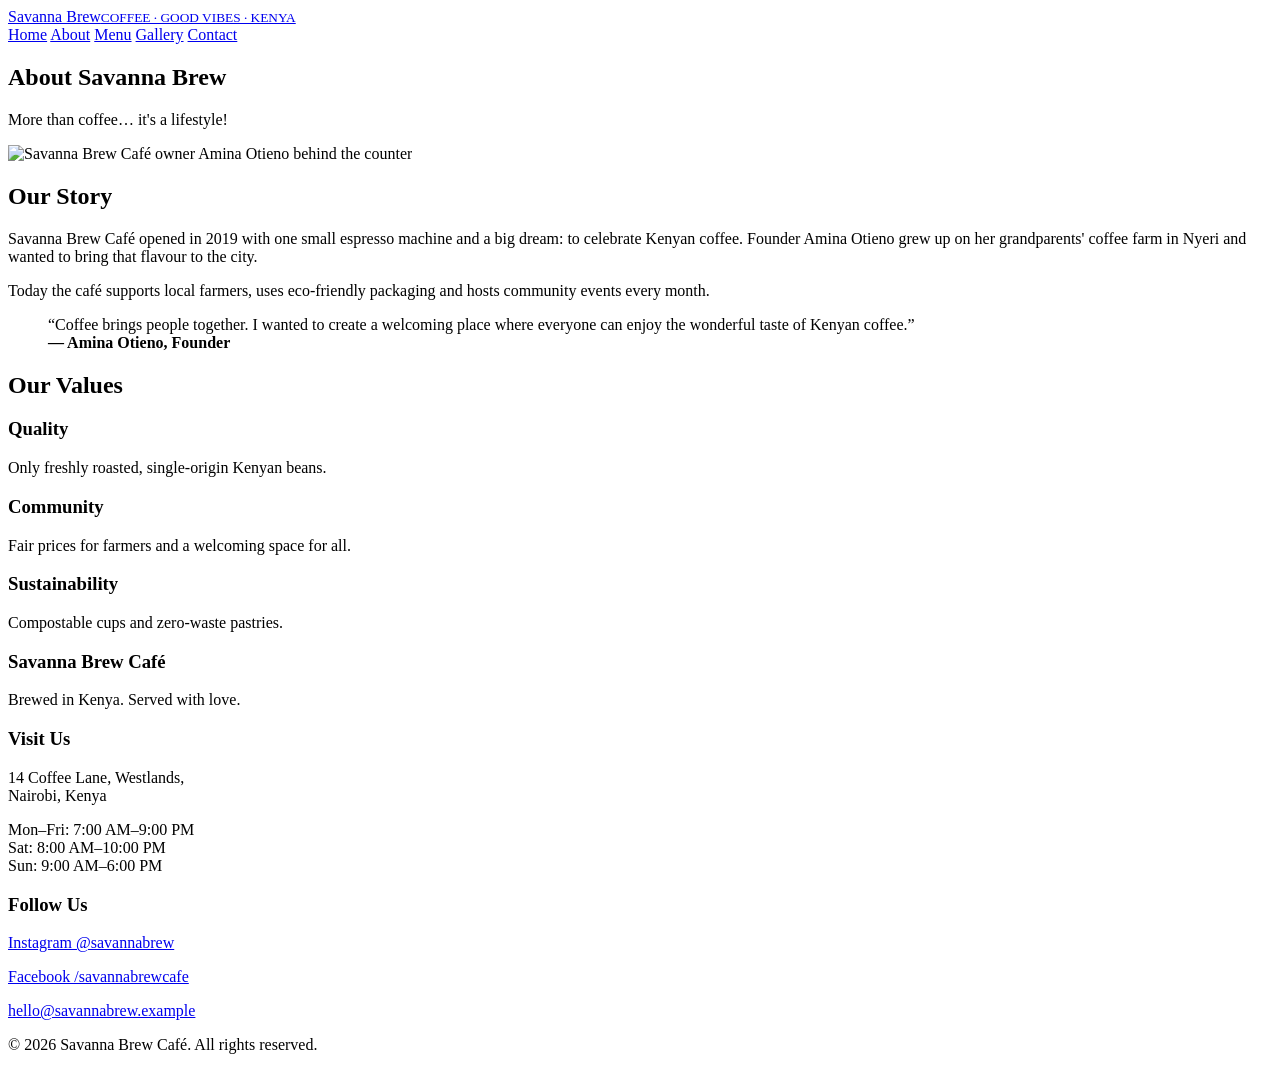
==== about.html @ 3cd4dae1 "Add files via upload" ====
<!DOCTYPE html>
<html lang="en">
<head>
  <meta charset="UTF-8">
  <meta name="viewport" content="width=device-width, initial-scale=1.0">
  <meta name="description" content="Savanna Brew Café — Kenyan coffee, fresh pastries and warm hospitality in Westlands, Nairobi.">
  <title>About Us | Savanna Brew Café</title>
  <link rel="preconnect" href="https://fonts.googleapis.com">
  <link rel="preconnect" href="https://fonts.gstatic.com" crossorigin>
  <link href="https://fonts.googleapis.com/css2?family=Open+Sans:wght@400;600;700&family=Playfair+Display:wght@600;700&display=swap" rel="stylesheet">
  <link rel="stylesheet" href="css/style.css">
</head>
<body>
<header class="site-header">
  <div class="header-inner">
    <a class="logo" href="index.html" aria-label="Savanna Brew Café home">
      <img src="images/logo.png" alt="Savanna Brew Café logo" onerror="this.style.display='none'">
      <span class="logo-text">Savanna Brew<small>COFFEE · GOOD VIBES · KENYA</small></span>
    </a>
    <nav class="main-nav" aria-label="Main navigation">
      <a href="index.html">Home</a>
<a href="about.html" class="active" aria-current="page">About</a>
<a href="menu.html">Menu</a>
<a href="gallery.html">Gallery</a>
<a href="contact.html">Contact</a>
    </nav>
  </div>
</header>

<main>
  <section class="page-banner"><div><h1>About Savanna Brew</h1><p>More than coffee… it's a lifestyle!</p></div></section>
  <section class="container">
    <div class="two-column">
      <img class="owner-photo" src="images/about-owner.jpg" alt="Savanna Brew Café owner Amina Otieno behind the counter">
      <article>
        <h2>Our Story</h2>
        <p>Savanna Brew Café opened in 2019 with one small espresso machine and a big dream: to celebrate Kenyan coffee. Founder Amina Otieno grew up on her grandparents' coffee farm in Nyeri and wanted to bring that flavour to the city.</p>
        <p>Today the café supports local farmers, uses eco-friendly packaging and hosts community events every month.</p>
        <blockquote>“Coffee brings people together. I wanted to create a welcoming place where everyone can enjoy the wonderful taste of Kenyan coffee.”<br><strong>— Amina Otieno, Founder</strong></blockquote>
      </article>
    </div>
    <section>
      <h2 class="section-title">Our Values</h2>
      <div class="values">
        <article class="value-card"><h3>Quality</h3><p>Only freshly roasted, single-origin Kenyan beans.</p></article>
        <article class="value-card"><h3>Community</h3><p>Fair prices for farmers and a welcoming space for all.</p></article>
        <article class="value-card"><h3>Sustainability</h3><p>Compostable cups and zero-waste pastries.</p></article>
      </div>
    </section>
  </section>
</main>

<footer class="site-footer">
  <div class="footer-inner">
    <section><h3>Savanna Brew Café</h3><p>Brewed in Kenya. Served with love.</p></section>
    <section><h3>Visit Us</h3><p>14 Coffee Lane, Westlands,<br>Nairobi, Kenya</p><p>Mon–Fri: 7:00 AM–9:00 PM<br>Sat: 8:00 AM–10:00 PM<br>Sun: 9:00 AM–6:00 PM</p></section>
    <section><h3>Follow Us</h3><p><a href="https://www.instagram.com/" target="_blank" rel="noopener">Instagram @savannabrew</a></p><p><a href="https://www.facebook.com/" target="_blank" rel="noopener">Facebook /savannabrewcafe</a></p><p><a href="mailto:hello@savannabrew.example">hello@savannabrew.example</a></p></section>
  </div>
  <p class="copyright">© 2026 Savanna Brew Café. All rights reserved.</p>
</footer>
</body>
</html>
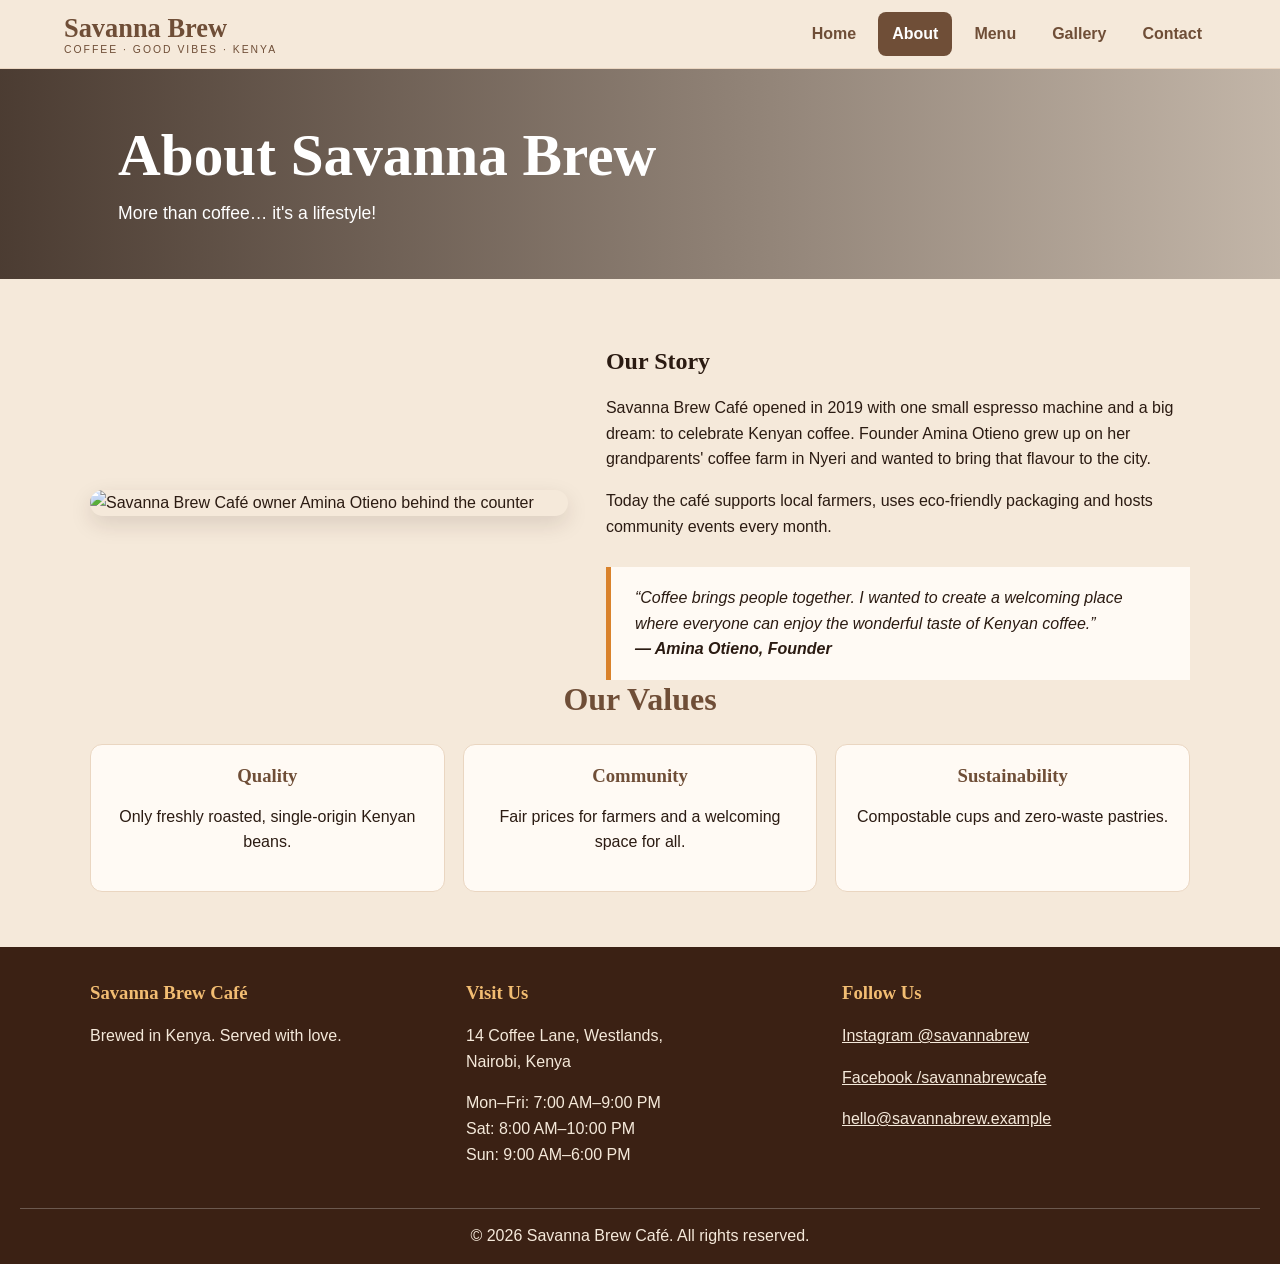
==== commit 731dcb5e: "Update image paths in about.html" ====
--- a/about.html
+++ b/about.html
@@ -14,7 +14,7 @@
 <header class="site-header">
   <div class="header-inner">
     <a class="logo" href="index.html" aria-label="Savanna Brew Café home">
-      <img src="images/logo.png" alt="Savanna Brew Café logo" onerror="this.style.display='none'">
+      <img src="image/logo.png" alt="Savanna Brew Café logo" onerror="this.style.display='none'">
       <span class="logo-text">Savanna Brew<small>COFFEE · GOOD VIBES · KENYA</small></span>
     </a>
     <nav class="main-nav" aria-label="Main navigation">
@@ -31,7 +31,7 @@
   <section class="page-banner"><div><h1>About Savanna Brew</h1><p>More than coffee… it's a lifestyle!</p></div></section>
   <section class="container">
     <div class="two-column">
-      <img class="owner-photo" src="images/about-owner.jpg" alt="Savanna Brew Café owner Amina Otieno behind the counter">
+      <img class="owner-photo" src="image/founder protrait.jpg" alt="Savanna Brew Café owner Amina Otieno behind the counter">
       <article>
         <h2>Our Story</h2>
         <p>Savanna Brew Café opened in 2019 with one small espresso machine and a big dream: to celebrate Kenyan coffee. Founder Amina Otieno grew up on her grandparents' coffee farm in Nyeri and wanted to bring that flavour to the city.</p>
@@ -59,4 +59,4 @@
   <p class="copyright">© 2026 Savanna Brew Café. All rights reserved.</p>
 </footer>
 </body>
-</html>+</html>
--- a/css/style.css
+++ b/css/style.css
@@ -0,0 +1,173 @@
+/* Savanna Brew Café — shared styles */
+:root {
+  --coffee: #6F4E37;
+  --cream: #F5E9DA;
+  --orange: #D9822B;
+  --dark: #2B1B12;
+  --white: #FFFFFF;
+  --light-brown: #ead6c1;
+  --shadow: 0 8px 22px rgba(43, 27, 18, .13);
+}
+* { box-sizing: border-box; }
+html { scroll-behavior: smooth; }
+body {
+  margin: 0;
+  color: var(--dark);
+  background: var(--cream);
+  font-family: "Open Sans", Arial, sans-serif;
+  font-size: 16px;
+  line-height: 1.6;
+}
+h1, h2, h3 {
+  font-family: "Playfair Display", Georgia, serif;
+  line-height: 1.2;
+}
+a { color: var(--coffee); }
+a:hover, a:focus { color: var(--orange); }
+a:focus-visible, button:focus-visible, input:focus-visible,
+select:focus-visible, textarea:focus-visible {
+  outline: 3px solid var(--orange);
+  outline-offset: 3px;
+}
+.site-header {
+  background: var(--cream);
+  border-bottom: 1px solid var(--light-brown);
+}
+.header-inner {
+  max-width: 1200px;
+  margin: auto;
+  padding: 12px 24px;
+  display: flex;
+  align-items: center;
+  justify-content: space-between;
+  gap: 24px;
+}
+.logo { display: flex; align-items: center; gap: 10px; text-decoration: none; }
+.logo img { width: 185px; max-height: 64px; object-fit: contain; }
+.logo-text { font: bold 1.65rem Georgia, serif; color: var(--coffee); }
+.logo small { display: block; font: .65rem Arial, sans-serif; letter-spacing: 2px; }
+.main-nav { display: flex; align-items: center; gap: 8px; flex-wrap: wrap; }
+.main-nav a {
+  padding: 9px 14px;
+  border-radius: 8px;
+  text-decoration: none;
+  font-weight: 700;
+  transition: background .25s, color .25s;
+}
+.main-nav a:hover, .main-nav a:focus, .main-nav a.active {
+  color: var(--white);
+  background: var(--coffee);
+}
+.hero {
+  min-height: 390px;
+  display: flex;
+  align-items: center;
+  background:
+    linear-gradient(90deg, rgba(43,27,18,.78), rgba(43,27,18,.12)),
+    url("../images/hero.jpg") center/cover no-repeat;
+  color: var(--white);
+}
+.hero-content { width: min(1100px, 100%); margin: auto; padding: 65px 28px; }
+.hero h1 { max-width: 650px; font-size: clamp(2.4rem, 6vw, 4.8rem); margin: 0 0 14px; }
+.hero p { max-width: 600px; font-size: 1.2rem; }
+.page-banner {
+  min-height: 210px;
+  display: flex;
+  align-items: center;
+  background:
+    linear-gradient(90deg, rgba(43,27,18,.84), rgba(43,27,18,.25)),
+    url("../images/hero.jpg") center 48%/cover no-repeat;
+  color: var(--white);
+}
+.page-banner > div { width: min(1100px, 100%); margin: auto; padding: 40px 28px; }
+.page-banner h1 { margin: 0; font-size: clamp(2.2rem, 5vw, 3.7rem); }
+.page-banner p { margin: 8px 0 0; font-size: 1.1rem; }
+.container { width: min(1100px, calc(100% - 40px)); margin: 48px auto; }
+.section-title { text-align: center; color: var(--coffee); margin: 0 0 26px; font-size: 2rem; }
+.section-intro { max-width: 760px; margin: -12px auto 30px; text-align: center; }
+.btn {
+  display: inline-block;
+  background: var(--orange);
+  color: var(--dark);
+  padding: 12px 22px;
+  border-radius: 28px;
+  text-decoration: none;
+  font-weight: 700;
+  border: 0;
+  cursor: pointer;
+  transition: transform .25s, background .25s, box-shadow .25s;
+}
+.btn:hover { background: #f0a642; color: var(--dark); transform: translateY(-3px); box-shadow: var(--shadow); }
+.cards { display: flex; gap: 24px; }
+.card {
+  flex: 1;
+  background: #fffaf4;
+  border: 1px solid var(--light-brown);
+  border-radius: 14px;
+  overflow: hidden;
+  text-align: center;
+  box-shadow: 0 3px 12px rgba(43,27,18,.06);
+  transition: transform .25s, box-shadow .25s;
+}
+.card:hover { transform: translateY(-7px); box-shadow: var(--shadow); }
+.card img { width: 100%; height: 220px; object-fit: cover; display: block; }
+.card h3 { margin: 12px 10px 2px; }
+.card p { margin: 4px 12px 16px; }
+.price { display: inline-block; background: var(--orange); padding: 5px 16px; border-radius: 20px; font-weight: 700; margin-bottom: 18px; }
+.two-column { display: grid; grid-template-columns: minmax(260px, .9fr) 1.1fr; gap: 38px; align-items: center; }
+.owner-photo { width: 100%; max-height: 480px; object-fit: cover; border-radius: 18px; box-shadow: var(--shadow); }
+.values { display: grid; grid-template-columns: repeat(3, 1fr); gap: 18px; margin-top: 24px; }
+.value-card { background: #fffaf4; border: 1px solid var(--light-brown); border-radius: 12px; padding: 20px; text-align: center; }
+.value-card h3 { margin: 0 0 8px; color: var(--coffee); }
+blockquote { margin: 28px 0 0; padding: 18px 24px; background: #fffaf4; border-left: 5px solid var(--orange); font-style: italic; }
+.gallery-grid { display: grid; grid-template-columns: repeat(4, 1fr); gap: 20px; }
+.gallery-grid figure { margin: 0; overflow: hidden; background: #fffaf4; border: 1px solid var(--light-brown); border-radius: 12px; box-shadow: 0 3px 12px rgba(43,27,18,.07); }
+.gallery-grid img { display: block; width: 100%; height: 210px; object-fit: cover; transition: transform .35s; }
+.gallery-grid figure:hover img { transform: scale(1.07); }
+.gallery-grid figcaption { padding: 10px; text-align: center; font-family: Georgia, serif; font-weight: bold; }
+.menu-section { margin: 30px 0; }
+.menu-section h2 { background: var(--coffee); color: var(--white); padding: 10px 16px; border-radius: 12px; }
+.table-wrap { overflow-x: auto; }
+.menu-table, .hours-table { width: 100%; border-collapse: collapse; background: #fffaf4; }
+.menu-table th, .menu-table td, .hours-table th, .hours-table td { padding: 11px 14px; border: 1px solid var(--light-brown); text-align: left; }
+.menu-table thead, .hours-table thead { background: var(--orange); color: var(--dark); }
+.menu-table tbody tr:nth-child(even), .hours-table tbody tr:nth-child(even) { background: #f2dfc9; }
+.menu-table tbody tr:hover, .hours-table tbody tr:hover { background: #f7d59f; }
+.menu-table td:last-child, .menu-table th:last-child { text-align: right; white-space: nowrap; }
+.contact-layout { display: grid; grid-template-columns: 1fr 1fr; gap: 28px; align-items: start; }
+.panel { background: #fffaf4; border: 1px solid var(--light-brown); border-radius: 14px; padding: 24px; }
+.panel h2 { margin: -24px -24px 20px; padding: 12px 20px; border-radius: 13px 13px 0 0; color: var(--white); background: var(--coffee); }
+.form-grid { display: grid; grid-template-columns: 1fr 1fr; gap: 15px; }
+.form-group { display: flex; flex-direction: column; gap: 5px; }
+.form-group.full { grid-column: 1 / -1; }
+label { font-weight: 700; }
+input, select, textarea { width: 100%; padding: 11px; border: 1px solid #cbb59f; border-radius: 7px; background: white; color: var(--dark); font: inherit; }
+textarea { min-height: 110px; resize: vertical; }
+fieldset { border: 1px solid var(--light-brown); border-radius: 8px; padding: 12px; }
+fieldset label { display: inline-flex; align-items: center; gap: 6px; margin-right: 12px; font-weight: 400; }
+fieldset input { width: auto; }
+.contact-details p { margin: 10px 0; }
+.map-link { display: inline-block; margin-top: 15px; }
+.site-footer { background: #3b2114; color: var(--cream); margin-top: 55px; padding: 35px 20px 15px; }
+.footer-inner { width: min(1100px, 100%); margin: auto; display: grid; grid-template-columns: repeat(3, 1fr); gap: 28px; }
+.site-footer h3 { color: #f2bd72; margin-top: 0; }
+.site-footer a { color: var(--cream); }
+.site-footer a:hover { color: #f2bd72; }
+.copyright { text-align: center; border-top: 1px solid rgba(255,255,255,.25); margin: 25px auto 0; padding-top: 14px; }
+@media (max-width: 900px) {
+  .gallery-grid { grid-template-columns: repeat(2, 1fr); }
+}
+@media (max-width: 768px) {
+  .header-inner { flex-direction: column; align-items: center; }
+  .main-nav { flex-direction: column; width: 100%; }
+  .main-nav a { width: 100%; text-align: center; }
+  .cards { flex-direction: column; }
+  .two-column, .contact-layout { grid-template-columns: 1fr; }
+  .values { grid-template-columns: 1fr; }
+  .gallery-grid { grid-template-columns: 1fr; }
+  .form-grid { grid-template-columns: 1fr; }
+  .footer-inner { grid-template-columns: 1fr; text-align: center; }
+  .hero { min-height: 340px; }
+}
+
+.home-cta { text-align: center; margin-top: 30px; }
